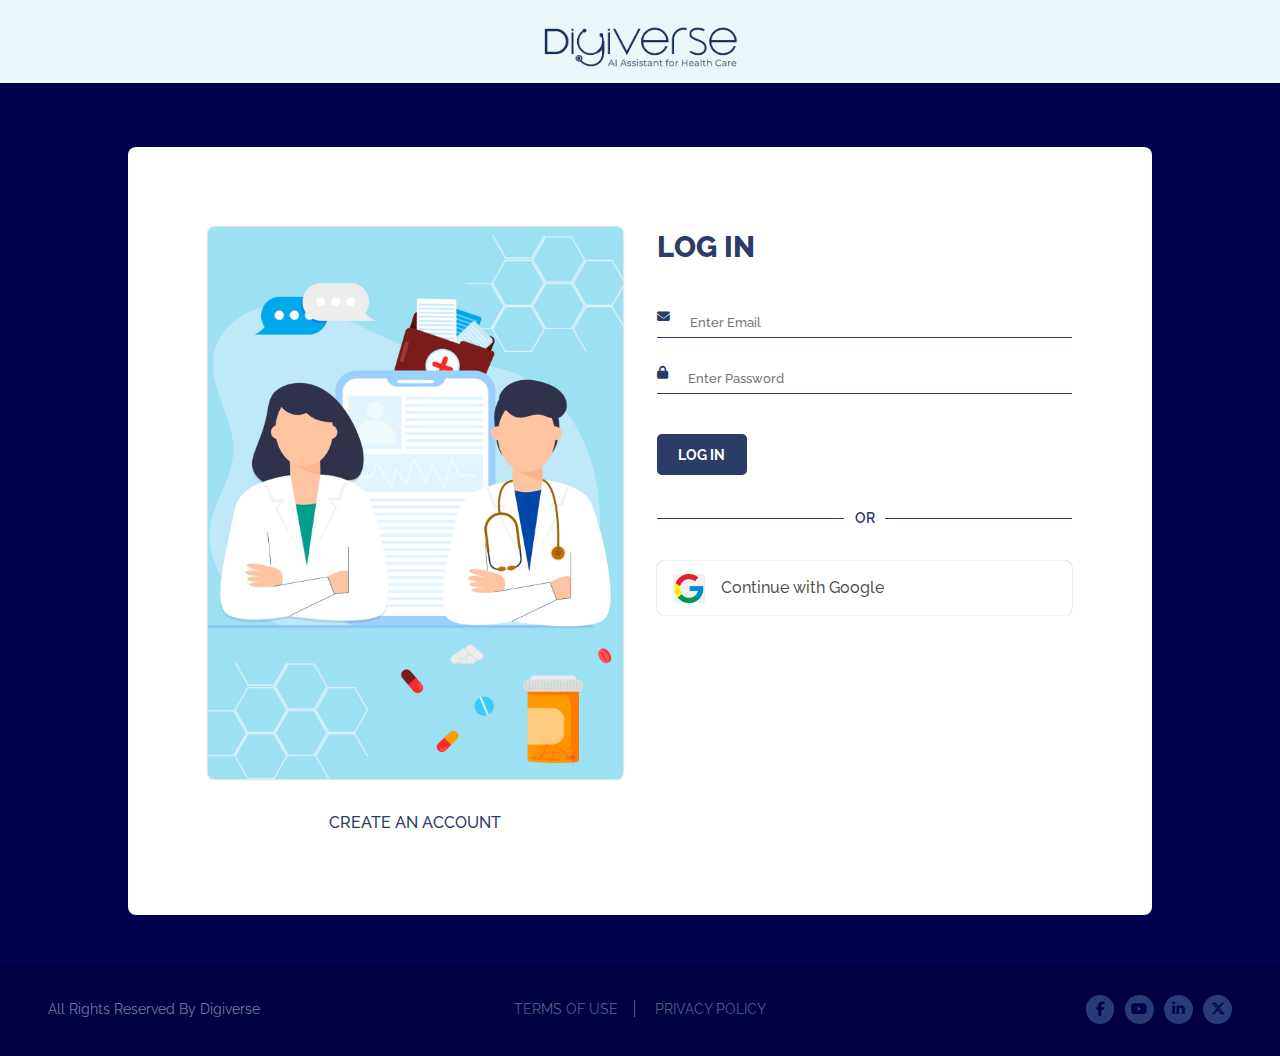
==== login.html @ 4271d128 "first commit" ====
<!DOCTYPE html>
<html lang="en">
<head>
    <meta charset="UTF-8">
    <meta name="viewport" content="width=device-width, initial-scale=1.0">
    <title>Digiverse</title>

    <!-------- Fontwesome CDN --------->
    <link rel="stylesheet" href="https://cdnjs.cloudflare.com/ajax/libs/font-awesome/6.4.2/css/all.min.css">

    <!------- Google Fonts -------->
    <link rel="preconnect" href="https://fonts.googleapis.com">
    <link rel="preconnect" href="https://fonts.gstatic.com" crossorigin>
    <link href="https://fonts.googleapis.com/css2?family=Raleway:wght@400;500;600;700;800;900&display=swap" rel="stylesheet">

    <!------------ Bootstrap css ------------>
    <link rel="stylesheet" href="https://cdn.jsdelivr.net/npm/bootstrap@5.3.2/dist/css/bootstrap.min.css">

    <!---------- custom css ------------>
    <link rel="stylesheet" href="./assets/css/style.css">
</head>
<body>

    <section class="header">
        <div class="header_main">
            <div class="header_logo">
                <a href="index.html"><img src="./assets/img/logo/DigiVerse-Logo.png" alt=""></a>
            </div>
        </div>
    </section>

    <section class="login">
        <div class="container">
            <div class="login_main">
                <div class="backToSignup">
                    <div class="auth_banner">
                        <img src="./assets/img/authBanner/loginbanner.jpg" alt="">
                        <div class="auth_btn_back">
                            <a href="signup.html">Create an account</a>
                        </div>
                    </div>
                </div>
                <div class="login_inner">
                    <h2 class="auth_title">Log in</h2>
                    <form action="#">
                        <div class="form_inner_div">
                            <label for="email"><i class="fa-solid fa-envelope"></i></label>
                            <input type="email" name="email" id="email" placeholder="Enter Email">
                        </div>                        
                        <div class="form_inner_div">
                            <label for="pass"><i class="fa-solid fa-lock"></i></label>
                            <input type="password" name="pass" id="pass" placeholder="Enter Password">
                        </div>
                        <button type="submit" class="auth_btn">Log in</button>
                        
                        <div class="or">
                            <div class="ordiv"></div>
                            <p class="or_text">OR</p>
                            <div class="ordiv"></div>
                        </div>
                        <button type="submit" class="google_btn">
                            <img src="./assets/img/logo/google2.png" alt="">
                            <p class="google_text">Continue with Google</p>
                        </button>
                    </form>
                </div>
            </div>
        </div>
    </section>


    <!----------- Footer section ----------------->
    <section class="footer">
        <div class="container">
            <div class="footer_main">
                <div class="copyrights">
                    <p class="copy_content">All Rights Reserved By Digiverse</p>
                </div>
                <div class="login_privacy">
                    <a href="terms.html">Terms of use</a>
                    <a href="privacy.html">Privacy policy</a>
                </div>
                <div class="login_social">
                    <div class="social">
                        <div class="social_inner">
                            <a href="#"><i class="fa-brands fa-facebook-f"></i></a>
                            <a href="#"><i class="fa-brands fa-youtube"></i></a>
                            <a href="#"><i class="fa-brands fa-linkedin-in"></i></a>
                            <a href="#"><i class="fa-brands fa-x-twitter"></i></a>
                        </div>
                    </div>
                </div>
            </div>
        </div>
    </section>
    
   <!----------- Bootstrap js --------------->
   <script src="https://cdn.jsdelivr.net/npm/bootstrap@5.3.2/dist/js/bootstrap.bundle.min.js"></script>

    <!--------- Jquery cdn by Google ----------->
    <script src="https://ajax.googleapis.com/ajax/libs/jquery/3.7.1/jquery.min.js"></script>

    <!------------ Custom js ------------->
    <script src="./assets/js/script.js"></script>
</body>
</html>
---- assets/css/style.css ----
/* Reset CSS */
*{
    margin: 0;
    box-sizing: border-box;
}
body{
    font-family: 'Raleway', sans-serif;
    background: rgb(1, 1, 79);
}
html{
    scroll-behavior: smooth;
}
img{
    max-width: 100%;
}

/*========== Global CSS Start ===========*/
.container{
    width: 100%;
    max-width: 1920px;
    padding: 0 3rem;
    margin: 0 auto;
    height: 100%;
}
/*========== Global CSS End ===========*/


/*======== Styling Started =============*/
/*==== Preeloder Start =====*/
.onLoad{
    position: fixed;
    top: 0;
    left: 0;
    width: 100%;
    height: 100%;
    background: radial-gradient( #4444a7, #2a2a9f, #0a0a6d ,#000044, #00002e);
    z-index: 999999999999999;
    display: flex;
    justify-content: center;
    align-items: center;
    transition: all .5s;
}
@keyframes onloadbg {
    0%{
        background-size: 100%;
    }
    20%{
        background-size: 150%;
    }
    40%{
        background-size: 200%;
    }
    60%{
        background-size: 300%;
    }
    80%{
        background-size: 200%;
    }
    100%{
        background-size: 100%;
    }
}
.onLoadNone{
    display: none !important;
}
.onLoad_body .logo{
    max-width: 25rem;
    width: 80%;
    margin-left: auto;
    margin-right: auto;
    animation: preload 2s infinite;
    background: #ffffff;
    border-radius: .5rem;
}
.onLoad_disable .logo{
    animation: preload none !important;
}
@keyframes preload {
    0%{
        transform: rotate(0);
    }
    100%{
        transform: rotateY(360deg);
    }
}
.onLoad_body .icon{
    text-align: center;
    cursor: pointer;
    position: relative;
    display: none;
    /* transform: translateX(-2000%); */
}
.onLoad_body .icon.ok_bdb{
    display: block !important;
    position: absolute;
    bottom: 32vh;
    left: 50%;
    transform: translate(-50%);
}
.onLoad_body .icon .dot{
    cursor: pointer;
    transition-duration: 1s;
    border: 1px solid #ffffff;
    width: 1.4rem;
    height: 3rem;
    margin-top: 5rem;
    position: absolute;
    top: 50%;
    left: 50%;
    transform: translate(-50%, -50%);
    border-radius: 1rem;
}
.onLoad_body .icon .dot::before{
    content: '';
    position: absolute;
    background: #ffffff;
    width: .4rem;
    height: 0.4rem;
    border-radius: 50%;
    top: .4rem;
    left: 50%;
    transform: translate(-50%, 0);
    animation: scrolldown 2s infinite;
}
@keyframes scrolldown {
    0%{
        opacity: 0;
        transform: translate(-50%, 0);
    }
    20%{
        opacity: 1;
    }
    100%{
        opacity: 0;
        transform: translate(-50%, 2rem);
    }
}
/* .ok_bdb{
    transform: translateX(0) !important;
} */

/*==== Preeloder End =====*/

/*==== Body Start =====*/
.body{
    width: 100%;
    height: 100vh;
    display: flex;
    justify-content: center;
    align-items: center;
}
.container .body_main{
    position: relative;
}
.header{
    position: sticky;
    top: 0;
}
.header_logo{
    width: 15rem;
    margin-left: auto;
    margin-right: auto;
}
.body_main .header_logo{
    background: #ebf7fb;
    width: 100%;
    position: fixed;
    top: 0;
    left: 0;
    text-align: center;
}
.body_main .header_logo .home_page_logo img{
    max-width: 15rem;
    margin: auto;
}
.header_logo a img{
    max-width: 100%;
}

.slider_main .slider_box{
    text-align: center;
    position: absolute;
    transform: translate(0) scale(0);
    transition: transform 1s;
}
.slider_box.current{
    transform: translate(0) scale(1);
    transition: transform 1s;
}
.content .slider_main{
    width: 100%;
    max-width: 50rem;
    margin-top: 25vh;
    margin-left: auto;
    margin-right: auto;
    position: relative;
}
.slider_box .slider_title{
    font-size: 2.4rem;
    font-weight: 900;
    color: #ffffff;
    line-height: 110%;
    margin-bottom: 0.4rem;
}
.slider_box .slider_text{
    font-size: 1.3rem;
    font-weight: 500;
    color: #ffffff;
    line-height: 120%;
}
.body_main .btns{
    width: 100%;
    position: fixed;
    bottom: 35%;
    left: 0;
    text-align: center;
}
.body_main .btns a{
    text-decoration: none;
    text-transform: uppercase;
    font-size: 1rem;
    font-weight: 700;
    color: rgb(1, 1, 79);
    background: #ffffff;
    padding: .6rem 2rem;
    border-radius: .4rem;
    margin: 0 .8rem;
    transition: all .3s;
}
.body_main .btns a:hover{
    background: #4875fb;
}

.body_main .terms a:last-child{
    border-color: transparent !important;
}
.body_main .terms{
    width: fit-content;
    position: fixed;
    bottom: 12%;
    left: 50%;
    transform: translate(-50%);
}
.social .social_inner a{
    margin-left: 0.4rem;
}
.social .social_inner a i{
    font-size: .9rem;
    color: rgb(1, 1, 79);
    background: #273c75;
    width: 1.8rem;
    height: 1.8rem;
    line-height: 1.8rem;
    text-align: center;
    border-radius: 50%;
    transition: .3s;
}
.social .social_inner a .fa-facebook-f:hover{
    color: #ffffff;
    background: #316FF6;
}
.social .social_inner a .fa-youtube:hover{
    color: #ffffff;
    background: #CD201F;
}
.social .social_inner a .fa-linkedin-in:hover{
    color: #ffffff;
    background: #0077b5;
}
.social .social_inner a .fa-x-twitter:hover{
    background: #f6f6f7;
    color: #000000;
}
.footer_main.home_page_footer{
    position: fixed !important;
    width: 100%;
    height: fit-content;
    bottom: 0;
    left: 0;
    padding: 2rem;
    background: rgb(1, 1, 65);
}
/*==== Body End =====*/

/*========= Login start ============*/
.header_main{
    position: sticky;
    width: 100%;
    top: 0;
    left: 0;
    background: #ebf7fb;
    box-shadow: 0 0 2px 0 rgba(0, 0, 0, .2);
}
.login_main{
    width: 100%;
    max-width: 1024px;
    background: #ffffff;
    box-shadow: 0 0 2px 0 rgba(0, 0, 0, .5);
    margin-left: auto;
    margin-right: auto;
    margin-top: 4rem;
    padding: 5rem;
    border-radius: .5rem;
    display: flex;
    justify-content: space-between;
    align-items: flex-start;
    column-gap: 4%;
}
.login_main .backToSignup{
    width: 48%;
    text-align: left;
}
.auth_banner{
    text-align: center;
}
.auth_banner img{
    box-shadow: 0 0 2px 0 rgba(0, 0, 0, .4);
    border-radius: .4rem;
}
.login_main .login_inner{
    width: 48%;
    text-align: left;
}
.login_main .login_inner .auth_title{
    font-size: 1.8rem;
    font-weight: 800;
    line-height: 2.5rem;
    color: #2b3d66;
    margin-bottom: 2rem;
    text-transform: uppercase;
}
.login_inner form .form_inner_div{
    width: 100%;
    display: flex;
    justify-content: flex-start;
    align-items: center;
    column-gap: .5rem;
    margin-bottom: 1rem;
    border-bottom: 1px solid #2b3d66;
    padding-bottom: 1px;
}
.login_inner form .form_inner_div i{
    display: block;
    font-size: .8rem;
    color: #2b3d66;
}
.login_inner form .form_inner_div input::placeholder{
    font-size: .8rem;
    font-weight: 500;
}
.login_inner form .form_inner_div input{
    display: block;
    width: 100%;
    padding: .6rem .6rem 0 .6rem;
    border-color: transparent;
    outline-color: transparent;
}
.login_inner form .form_inner_div input:focus{
    outline: none;
}

.login_inner form .auth_btn{
    font-size: .9rem;
    font-weight: 700;
    color: #ffffff;
    background: #2b3d66;
    padding: .5rem 1.2rem;
    border-radius: .3rem;
    border-color: transparent;
    outline-color: transparent;
    text-transform: uppercase;
    transition: .3s;
    margin-top: 1.5rem;
}
.login_inner form .auth_btn:hover{
    background: #000000;
}
.auth_btn_back{
    width: 100%;
    margin-top: 2rem;
    text-align: center;
}
.auth_btn_back a{
    font-size: 1rem;
    font-weight: 500;
    color: #2b3d66;
    text-decoration: none;
    text-transform: uppercase;
    transition: .3s;
}
.auth_btn_back a:hover{
    color: #000000;
    text-decoration: underline;
}
.login_main.signup{
    flex-direction: row-reverse;
}

/*============= Footer section ===========*/
.footer{
    background: rgb(1, 1, 65);
    margin-top: 3rem;
}
.footer_main{
    padding: 2rem 0;
    display: flex;
    justify-content: space-between;
    align-items: center !important;
    column-gap: 2%;
}
.footer_main .copyrights{
    width: 32%;
    text-align: left;
}
.footer_main .copyrights p{
    font-size: .9rem;
    color: #707da0;
    font-weight: 400;
    margin-bottom: 0 !important;
}
.footer_main .login_social{
    width: 32%;
    text-align: right;
}
.footer_main .login_privacy{
    width: 32%;
    text-align: center;
}
.footer_main .login_privacy a{
    font-size: .9rem;
    font-weight: 400;
    color: #516186;
    text-decoration: none;
    padding: 0 1rem;
    border-right: 1px solid #4b5a7c;
    text-transform: uppercase;
    transition: .3s;
}
.footer_main .login_privacy a:hover{
    color: #9595c7;
}
.footer_main .login_privacy a:last-child{
    border: unset;
}
.login_inner form .or{
    width: 100%;
    display: flex;
    justify-content: space-between;
    align-items: center;
    margin: 2rem auto;
}
.login_inner form .or .ordiv{
    width: 45%;
    height: .05rem;
    background: #2b3d66;
}
.login_inner form .or .or_text{
    margin-bottom: 0;
    font-size: .9rem;
    font-weight: 600;
    color: #2b3d66;
}
.login_inner form .google_btn{
    width: 100%;
    display: flex;
    justify-content: flex-start;
    align-items: center;
    column-gap: 1rem;
    padding: .8rem 1rem;
    border-radius: .4rem;
    background: #ffffff;
    box-shadow: 0 0 1px 0 rgba(0, 0, 0, .5);
    outline-color: transparent !important;
    border: none !important;
    transition: .3s;
}
.login_inner form .google_btn:hover{
    background: rgba(0, 0, 0, .1);
}
.login_inner form .google_btn img{
    width: 2rem;
}
.login_inner form .google_btn p{
    margin-bottom: 0;
    font-size: 1rem;
    font-weight: 500;
    color: rgba(0, 0, 0, .7);
}
/*========= Login end ============*/

/*=========== Privacy Start =========*/
.privacy_content{
    width: 100%;
    max-width: 992px;
    background: #ffffff;
    margin-top: 4rem;
    margin-left: auto;
    margin-right: auto;
    box-shadow: 0 0 2px 0 rgba(0, 0, 0, .5);
    padding: 1.5rem;
    border-radius: .5rem;
}
.privacy_content .privacy_title{
    font-size: 3rem;
    font-weight: 700;
    line-height: 5rem;
    padding-bottom: 2rem;
    border-bottom: 2px solid #2b3d66;
    color: #2b3d66;
    text-align: center;
}
.privacy_top .privacy_data_bold{
    font-size: 1.1rem;
    font-weight: 700;
    color: #2b3d66;
    line-height: 1.5rem;
    padding-bottom: 1rem;
}
.privacy_top .pSubTitle{
    font-size: 1.5rem;
    font-weight: 700;
    color: #2b3d66;
    line-height: 2.2rem;
    margin-bottom: 0;
}
.privacy_top .privacy_data_color{
    font-size: 1rem;
    font-weight: 500;
    color: #ffffff;
    line-height: 1.6rem;
    padding: 1rem;
    background: #2b3d66;
    border-radius: .3rem;
    margin-bottom: 1.5rem;
}
.privacy_top .privacy_data{
    font-size: .9rem;
    font-weight: 500;
    color: #2b3d66;
    line-height: 1.4rem;
    margin-bottom: 2rem;
    padding-left: 1rem;
}
.privacy_top ul li{
    font-size: .9rem;
    font-weight: 500;
    color: #2b3d66;
    line-height: 1.4rem;
    margin-bottom: 0.8rem;
}
.privacy_top ul{
    margin-bottom: 2rem;
}
/*=========== Privacy End =========*/


/*========== Start Responsive ===========*/

/*------- max-width: 1400px  --------*/

/*------- max-width: 1024px  --------*/
@media (max-width: 1024px) {
    .social .social_inner a i{
        font-size: .8rem !important;
        width: 1.7rem !important;
        height: 1.7rem !important;
        line-height: 1.7rem !important;
    }
}

/*------- max-width: 992px  --------*/
@media (max-width: 992px) {
    /* PreLoder */
    .onLoad .onLoad_body .logo{
        width: 20rem;
    }
    .header_logo{
        width: 14rem !important;
    }

    /*----- Login page ----*/

    .login_main{
        flex-direction: column-reverse !important;
        padding: 4rem 5rem !important;
        width: 100%;
        max-width: 800px;
        margin-left: auto;
        margin-right: auto;
    }
    .login_main .backToSignup{
        width: 100% !important;
        text-align: center;
    }
    .login_main .login_inner{
        width: 100% !important;
        text-align: center;
        margin-bottom: 3rem;
    }
    
}

/*----------- max-width: 768px -------------*/
@media (max-width: 768px) {
    /* PreLoder */
    .onLoad .onLoad_body .logo{
        width: 18rem;
    }
    .header_logo{
        width: 13rem !important;
    }

    /* Auth Pages */
    
    .login_inner form .form_inner_div, .or, .google_btn{
        max-width: 30rem;
        margin-left: auto;
        margin-right: auto;
        margin-bottom: 1rem;
    }
    .footer_main .login_social{
        text-align: center !important;
        margin-top: 1.5rem;
    }
    .privacy_content .privacy_title{
        font-size: 2.7rem !important;
        line-height: 4.2rem;
    }
    .privacy_content{
        margin-top: 3.5rem !important;
    }
    .login_main{
        padding: 3.5rem !important;
        margin-top: 3.5rem !important;
    }
}

/*----------- max-width: 576px -------------*/
@media (max-width: 576px) {
    /* PreLoder */
    .onLoad .onLoad_body .logo{
        width: 16rem;
    }
    .onLoad_body .icon i{
        font-size: 1.3rem !important;
    }

    /*------ Body --------*/
    .slider_box .slider_title{
        font-size: 2rem !important;
    }
    .slider_box .slider_text{
        font-size: 1.1rem !important;
    }
    .body_main .social {
        right: 2rem !important;
    }
    .body_main .terms a{
        font-size: .8rem !important;
        padding: 0 .4rem !important;
    }
    .body_main .btns a{
        font-size: 1rem !important;
    }
    .container{
        padding: 0 1rem !important;
    }
    .body_main .header_logo{
        width: 13rem !important;
    }
    .login_main{
        padding: 2rem 1rem !important;
        margin-top: 3rem !important;
    }
    .login_main .login_inner .auth_title{
        font-size: 1.5rem !important;
        line-height: 2.2rem;
    }
    .login_inner form .auth_btn{
        font-size: .8rem !important;
    }
    .login_inner form .form_inner_div input::placeholder{
        font-size: .7rem !important;
    }
    /* Privacy */
    .privacy_content .privacy_title{
        font-size: 2.4rem !important;
        line-height: 3.5rem;
    }
    .privacy_top .privacy_data_bold{
        font-size: 1rem !important;
    }
    .privacy_top .pSubTitle{
        font-size: 1.3rem !important;
    }
    .privacy_top .privacy_data_color{
        font-size: .9rem !important;
    }
    .privacy_content{
        padding: 0.5rem !important;
        margin-top: 3rem !important;
    }
    .footer_main{
        padding: 1rem 0 2rem 0;
    }
}

/*----------- max-width: 420px -------------*/
@media (max-width: 420px) {
    /* PreLoder */
    .onLoad .onLoad_body .logo{
        width: 14rem;
    }
    .onLoad_body .icon i{
        font-size: 1rem !important;
    }

    /*------- Body ------*/
    .body_main .terms{
        left: 40% !important;
        transform: translate(-40%) !important;
    }
    .social .social_inner a i{
        width: 1.6rem !important;
        height: 1.6rem !important;
        line-height: 1.6rem !important;
    }
    .body_main .social {
        right: 1rem !important;
    }
    .body_main .btns a {
        display: block;
        margin-bottom: .6rem;
        width: 100%;
        margin-left: auto !important;
        margin-right: auto !important;
    }
    .body_main .btns{
        width: 100% !important;
        text-align: center !important;
        padding: 0 1rem;
        bottom: 30% !important;
    }
    .body_main .header_logo{
        width: 10rem !important;
    }
}

/*----------- max-width: 369px -------------*/

@media (max-width: 369px) {
    /* PreLoder*/
    .onLoad .onLoad_body .logo{
        width: 12rem;
    }
    .onLoad_body .icon i{
        font-size: 1rem !important;
    }
    .body_main .btns a{
        font-size: .9rem !important;
    }
}


/* This is Height Controling */
@media (max-height: 550px) {
    .body_main .btns{
        bottom: 30% !important;
    }
}
@media (max-height: 450px) {
    .body_main .btns{
        bottom: 25% !important;
    }
}
/* @media (min-height: 850px) {
    .login{
        height: 100vh;
    }
} */
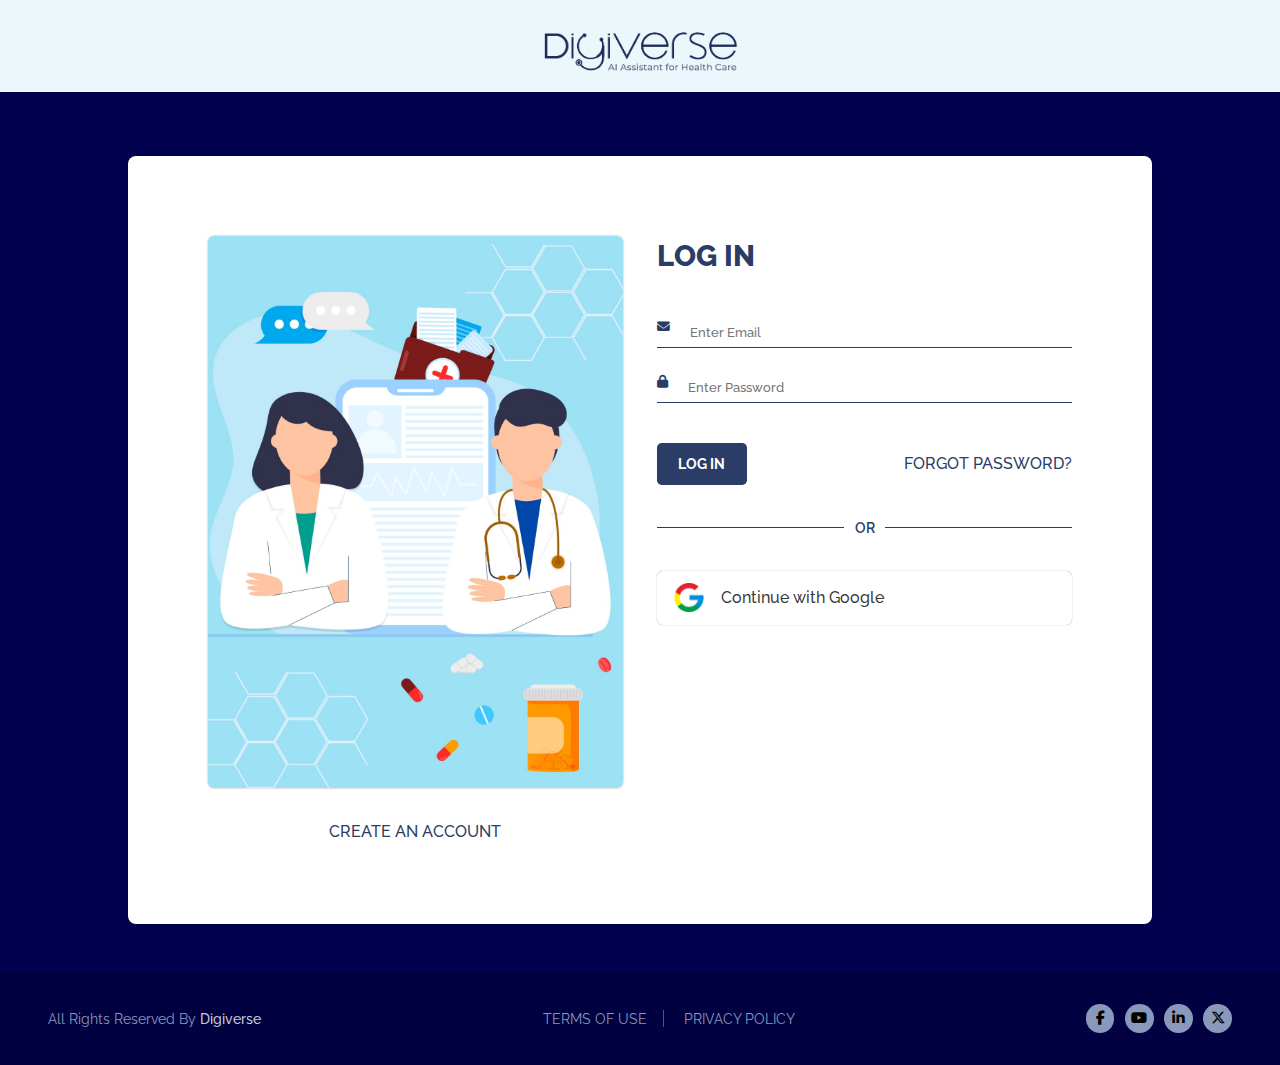
==== commit 8d091091: "Responsive with whitebg logo" ====
--- a/login.html
+++ b/login.html
@@ -51,7 +51,10 @@
                             <label for="pass"><i class="fa-solid fa-lock"></i></label>
                             <input type="password" name="pass" id="pass" placeholder="Enter Password">
                         </div>
-                        <button type="submit" class="auth_btn">Log in</button>
+                        <div class="auth_btns">
+                            <button type="submit" class="auth_btn">Log in</button>
+                            <a class="remember" href="#">Forgot password?</a>
+                        </div>
                         
                         <div class="or">
                             <div class="ordiv"></div>
@@ -59,7 +62,7 @@
                             <div class="ordiv"></div>
                         </div>
                         <button type="submit" class="google_btn">
-                            <img src="./assets/img/logo/google2.png" alt="">
+                            <img src="./assets/img/logo/google2-removebg-preview.png" alt="">
                             <p class="google_text">Continue with Google</p>
                         </button>
                     </form>
@@ -74,7 +77,7 @@
         <div class="container">
             <div class="footer_main">
                 <div class="copyrights">
-                    <p class="copy_content">All Rights Reserved By Digiverse</p>
+                    <p class="copy_content">All Rights Reserved By <a href="index.html">Digiverse</a></p>
                 </div>
                 <div class="login_privacy">
                     <a href="terms.html">Terms of use</a>
--- a/assets/css/style.css
+++ b/assets/css/style.css
@@ -168,6 +168,7 @@
     top: 0;
     left: 0;
     text-align: center;
+    padding: 0.3rem 0;
 }
 .body_main .header_logo .home_page_logo img{
     max-width: 15rem;
@@ -246,8 +247,8 @@
 }
 .social .social_inner a i{
     font-size: .9rem;
-    color: rgb(1, 1, 79);
-    background: #273c75;
+    color: #000000;
+    background: #8a99bb;
     width: 1.8rem;
     height: 1.8rem;
     line-height: 1.8rem;
@@ -290,6 +291,7 @@
     left: 0;
     background: #ebf7fb;
     box-shadow: 0 0 2px 0 rgba(0, 0, 0, .2);
+    padding: 0.3rem 0;
 }
 .login_main{
     width: 100%;
@@ -395,6 +397,25 @@
 .login_main.signup{
     flex-direction: row-reverse;
 }
+.auth_btns{
+    display: flex;
+    justify-content: space-between;
+    align-items: center;
+    column-gap: 1rem;
+}
+.auth_btns .remember{
+    margin-top: 1.5rem;
+    text-decoration: none;
+    font-size: 1rem;
+    font-weight: 500;
+    color: #2b3d66;
+    text-decoration: none;
+    text-transform: uppercase;
+    transition: .3s;
+}
+.auth_btns .remember:hover{
+    color: #000000;
+}
 
 /*============= Footer section ===========*/
 .footer{
@@ -405,31 +426,42 @@
     padding: 2rem 0;
     display: flex;
     justify-content: space-between;
-    align-items: center !important;
+    align-items: center;
     column-gap: 2%;
 }
 .footer_main .copyrights{
-    width: 32%;
     text-align: left;
+    width: 31%;
 }
 .footer_main .copyrights p{
     font-size: .9rem;
-    color: #707da0;
+    color: #8a99bb;
     font-weight: 400;
     margin-bottom: 0 !important;
 }
+.footer_main .copyrights p a{
+    font-size: .9rem;
+    color: #c7ccd9;
+    font-weight: 500;
+    margin-bottom: 0 !important;
+    text-decoration: none;
+    transition: .3s;
+}
+.footer_main .copyrights p a:hover{
+    color: #8a99bb;
+}
 .footer_main .login_social{
-    width: 32%;
     text-align: right;
+    width: 26%;
 }
 .footer_main .login_privacy{
-    width: 32%;
     text-align: center;
+    width: 41%;
 }
 .footer_main .login_privacy a{
     font-size: .9rem;
     font-weight: 400;
-    color: #516186;
+    color: #8a99bb;
     text-decoration: none;
     padding: 0 1rem;
     border-right: 1px solid #4b5a7c;
@@ -437,7 +469,7 @@
     transition: .3s;
 }
 .footer_main .login_privacy a:hover{
-    color: #9595c7;
+    color: #c9c9dd;
 }
 .footer_main .login_privacy a:last-child{
     border: unset;
@@ -484,7 +516,7 @@
     margin-bottom: 0;
     font-size: 1rem;
     font-weight: 500;
-    color: rgba(0, 0, 0, .7);
+    color: rgba(0, 0, 0, .8);
 }
 /*========= Login end ============*/
 
@@ -597,7 +629,36 @@
         text-align: center;
         margin-bottom: 3rem;
     }
-    
+    .body_main .header_logo{
+        width: 100% !important;
+        text-align: center;
+    }
+    .body_main .header_logo .home_page_logo img{
+        width: 14rem !important;
+    }
+
+}
+
+/*----------- Max-width 810px ------------*/
+@media (max-width: 810px) {
+    .footer_main{
+        flex-direction: column-reverse;
+        row-gap: 1.5rem;
+    }
+    .footer_main .login_social{
+        text-align: center !important;
+        width: 100% !important;
+    }
+    .footer_main .login_privacy{
+        width: 100% !important;
+    }
+    .footer_main .copyrights{
+        text-align: center !important;
+        width: 100% !important;
+    }
+    .footer_main.home_page_footer{
+        padding: 1rem !important;
+    }
 }
 
 /*----------- max-width: 768px -------------*/
@@ -633,6 +694,9 @@
         padding: 3.5rem !important;
         margin-top: 3.5rem !important;
     }
+    .body_main .header_logo .home_page_logo img{
+        width: 13rem !important;
+    }
 }
 
 /*----------- max-width: 576px -------------*/
@@ -703,6 +767,9 @@
     .footer_main{
         padding: 1rem 0 2rem 0;
     }
+    .body_main .header_logo{
+        width: 100% !important;
+    }
 }
 
 /*----------- max-width: 420px -------------*/
@@ -719,11 +786,6 @@
     .body_main .terms{
         left: 40% !important;
         transform: translate(-40%) !important;
-    }
-    .social .social_inner a i{
-        width: 1.6rem !important;
-        height: 1.6rem !important;
-        line-height: 1.6rem !important;
     }
     .body_main .social {
         right: 1rem !important;
@@ -742,7 +804,7 @@
         bottom: 30% !important;
     }
     .body_main .header_logo{
-        width: 10rem !important;
+        width: 100% !important;
     }
 }
 
@@ -759,7 +821,13 @@
     .body_main .btns a{
         font-size: .9rem !important;
     }
-}
+    .auth_btns{
+        flex-direction: column;
+        row-gap: .8rem;
+        text-align: center;
+    }
+}
+
 
 
 /* This is Height Controling */
@@ -773,8 +841,4 @@
         bottom: 25% !important;
     }
 }
-/* @media (min-height: 850px) {
-    .login{
-        height: 100vh;
-    }
-} */
+
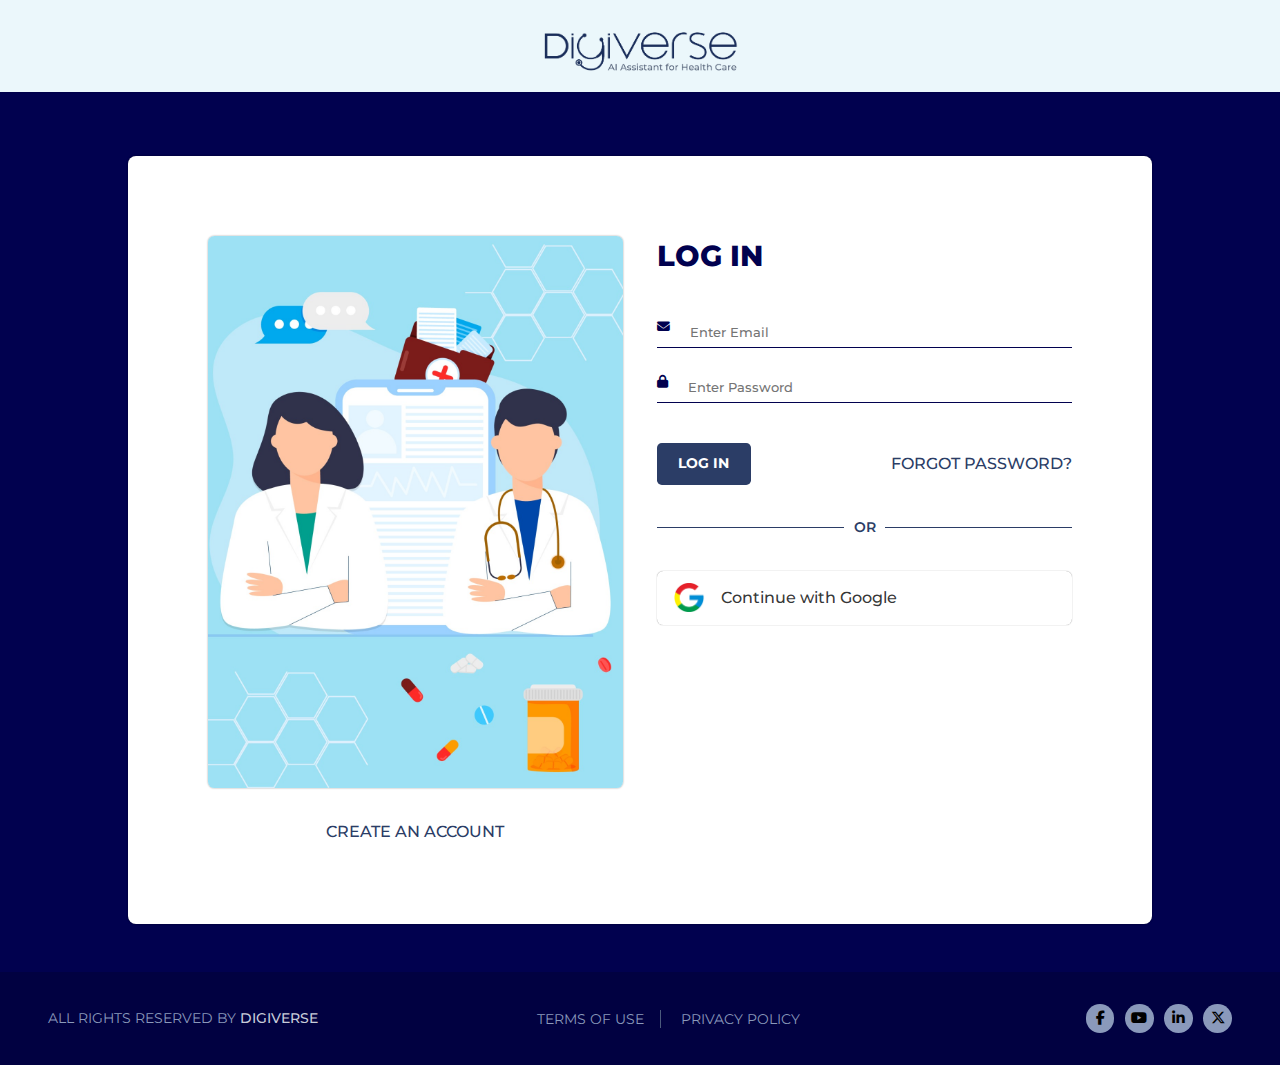
==== commit 3863b3ef: "font familly chenged" ====
--- a/login.html
+++ b/login.html
@@ -11,7 +11,7 @@
     <!------- Google Fonts -------->
     <link rel="preconnect" href="https://fonts.googleapis.com">
     <link rel="preconnect" href="https://fonts.gstatic.com" crossorigin>
-    <link href="https://fonts.googleapis.com/css2?family=Raleway:wght@400;500;600;700;800;900&display=swap" rel="stylesheet">
+    <link href="https://fonts.googleapis.com/css2?family=Montserrat:wght@300;400;500;600;700;800;900&display=swap" rel="stylesheet">
 
     <!------------ Bootstrap css ------------>
     <link rel="stylesheet" href="https://cdn.jsdelivr.net/npm/bootstrap@5.3.2/dist/css/bootstrap.min.css">
--- a/assets/css/style.css
+++ b/assets/css/style.css
@@ -4,7 +4,7 @@
     box-sizing: border-box;
 }
 body{
-    font-family: 'Raleway', sans-serif;
+    font-family: 'Montserrat', sans-serif;
     background: rgb(1, 1, 79);
 }
 html{
@@ -229,7 +229,10 @@
     transition: all .3s;
 }
 .body_main .btns a:hover{
-    background: #4875fb;
+    /* background: #4875fb; */
+    background: rgb(1, 1, 79);
+    color: #ffffff;
+    border: 1px solid #ffffff;
 }
 
 .body_main .terms a:last-child{
@@ -327,7 +330,7 @@
     font-size: 1.8rem;
     font-weight: 800;
     line-height: 2.5rem;
-    color: #2b3d66;
+    color: rgb(1, 1, 79);
     margin-bottom: 2rem;
     text-transform: uppercase;
 }
@@ -338,13 +341,13 @@
     align-items: center;
     column-gap: .5rem;
     margin-bottom: 1rem;
-    border-bottom: 1px solid #2b3d66;
+    border-bottom: 1px solid rgb(1, 1, 79);
     padding-bottom: 1px;
 }
 .login_inner form .form_inner_div i{
     display: block;
     font-size: .8rem;
-    color: #2b3d66;
+    color: rgb(1, 1, 79);
 }
 .login_inner form .form_inner_div input::placeholder{
     font-size: .8rem;
@@ -415,6 +418,7 @@
 }
 .auth_btns .remember:hover{
     color: #000000;
+    text-decoration: underline;
 }
 
 /*============= Footer section ===========*/
@@ -438,6 +442,7 @@
     color: #8a99bb;
     font-weight: 400;
     margin-bottom: 0 !important;
+    text-transform: uppercase;
 }
 .footer_main .copyrights p a{
     font-size: .9rem;
@@ -540,6 +545,7 @@
     border-bottom: 2px solid #2b3d66;
     color: #2b3d66;
     text-align: center;
+    text-transform: uppercase;
 }
 .privacy_top .privacy_data_bold{
     font-size: 1.1rem;
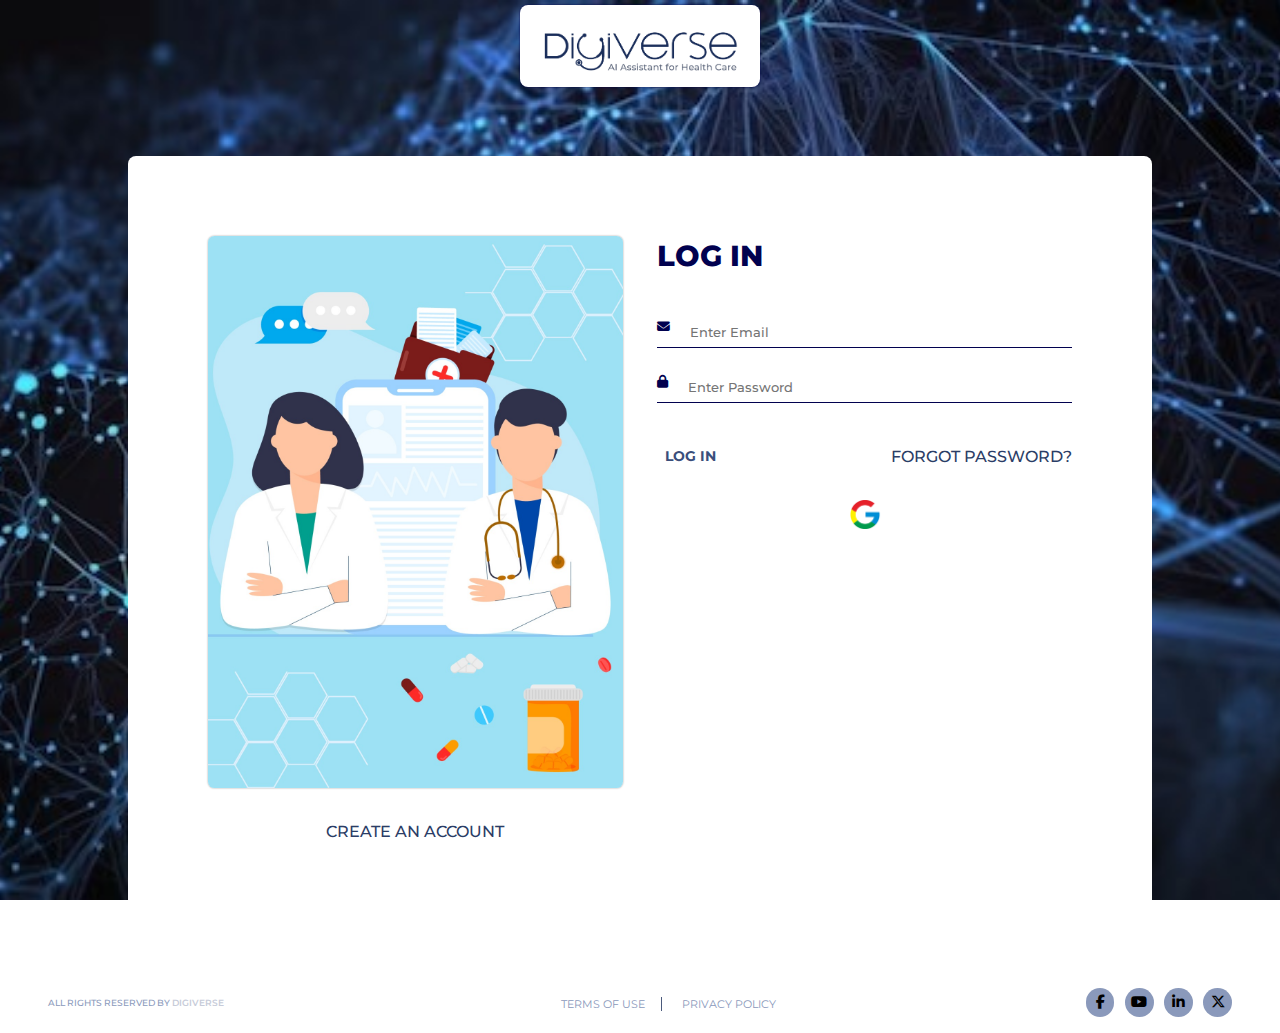
==== commit 4aa623d6: "bg img set" ====
--- a/login.html
+++ b/login.html
@@ -63,7 +63,6 @@
                         </div>
                         <button type="submit" class="google_btn">
                             <img src="./assets/img/logo/google2-removebg-preview.png" alt="">
-                            <p class="google_text">Continue with Google</p>
                         </button>
                     </form>
                 </div>
--- a/assets/css/style.css
+++ b/assets/css/style.css
@@ -5,7 +5,12 @@
 }
 body{
     font-family: 'Montserrat', sans-serif;
-    background: rgb(1, 1, 79);
+    /* background: rgb(1, 1, 79); */
+    background-image: url('../img/background/bg1.jpg');
+    background-position: center;
+    background-size: cover;
+    background-repeat: no-repeat;
+    background-attachment: fixed;
 }
 html{
     scroll-behavior: smooth;
@@ -33,67 +38,50 @@
     left: 0;
     width: 100%;
     height: 100%;
-    background: radial-gradient( #4444a7, #2a2a9f, #0a0a6d ,#000044, #00002e);
+    /* background:#0101a8; */
+    background: url('../img/background/bg1.jpg') no-repeat center center;
+    background-size: cover;
     z-index: 999999999999999;
     display: flex;
     justify-content: center;
     align-items: center;
     transition: all .5s;
 }
-@keyframes onloadbg {
-    0%{
-        background-size: 100%;
-    }
-    20%{
-        background-size: 150%;
-    }
-    40%{
-        background-size: 200%;
-    }
-    60%{
-        background-size: 300%;
-    }
-    80%{
-        background-size: 200%;
-    }
-    100%{
-        background-size: 100%;
-    }
-}
+
 .onLoadNone{
     display: none !important;
 }
 .onLoad_body .logo{
-    max-width: 25rem;
+    max-width: 15rem;
     width: 80%;
     margin-left: auto;
     margin-right: auto;
-    animation: preload 2s infinite;
+    -webkit-animation: preload 6s infinite;
+    animation: preload 6s infinite;
+    animation-timing-function: ease-in-out;
+    -webkit-animation-timing-function: ease-in-out;
     background: #ffffff;
-    border-radius: .5rem;
-}
-.onLoad_disable .logo{
-    animation: preload none !important;
+    border-radius: 10rem;
+    transition: all 6s;
 }
 @keyframes preload {
     0%{
-        transform: rotate(0);
+        opacity: 0;
+    }
+    75%{
+       opacity: 1;
     }
     100%{
-        transform: rotateY(360deg);
-    }
-}
+       opacity: 0;
+    }
+}
+
 .onLoad_body .icon{
     text-align: center;
     cursor: pointer;
-    position: relative;
-    display: none;
-    /* transform: translateX(-2000%); */
-}
-.onLoad_body .icon.ok_bdb{
     display: block !important;
     position: absolute;
-    bottom: 32vh;
+    bottom: 25vh;
     left: 50%;
     transform: translate(-50%);
 }
@@ -109,6 +97,8 @@
     left: 50%;
     transform: translate(-50%, -50%);
     border-radius: 1rem;
+    background: rgb(1, 1, 79);
+    transition: .3s;
 }
 .onLoad_body .icon .dot::before{
     content: '';
@@ -160,19 +150,25 @@
     width: 15rem;
     margin-left: auto;
     margin-right: auto;
+    background: #ffffff;
+    border-radius: .5rem;
+    box-shadow: 0 0 2px 0 rgb(1, 1, 79);
 }
 .body_main .header_logo{
-    background: #ebf7fb;
+    /* background: #ebf7fb; */
     width: 100%;
     position: fixed;
     top: 0;
     left: 0;
     text-align: center;
     padding: 0.3rem 0;
+    background: transparent;
 }
 .body_main .header_logo .home_page_logo img{
     max-width: 15rem;
     margin: auto;
+    background: #ffffff;
+    border-radius: .5rem;
 }
 .header_logo a img{
     max-width: 100%;
@@ -205,34 +201,32 @@
 }
 .slider_box .slider_text{
     font-size: 1.3rem;
-    font-weight: 500;
+    font-weight: 400;
     color: #ffffff;
     line-height: 120%;
+    margin-top: .6rem;
 }
 .body_main .btns{
-    width: 100%;
+    text-align: center;
     position: fixed;
-    bottom: 35%;
-    left: 0;
-    text-align: center;
+    bottom: 32vh;
+    left: 50%;
+    transform: translate(-50%);
 }
 .body_main .btns a{
     text-decoration: none;
     text-transform: uppercase;
     font-size: 1rem;
     font-weight: 700;
-    color: rgb(1, 1, 79);
-    background: #ffffff;
-    padding: .6rem 2rem;
-    border-radius: .4rem;
+    color: #ffffff;
+    /* background: #ffffff; */
     margin: 0 .8rem;
-    transition: all .3s;
+    transition: .3s;
 }
 .body_main .btns a:hover{
     /* background: #4875fb; */
-    background: rgb(1, 1, 79);
-    color: #ffffff;
-    border: 1px solid #ffffff;
+    /* background: rgb(1, 1, 79); */
+    color: #acb0ba;
 }
 
 .body_main .terms a:last-child{
@@ -282,7 +276,7 @@
     bottom: 0;
     left: 0;
     padding: 2rem;
-    background: rgb(1, 1, 65);
+    /* background: rgb(1, 1, 65); */
 }
 /*==== Body End =====*/
 
@@ -292,15 +286,15 @@
     width: 100%;
     top: 0;
     left: 0;
-    background: #ebf7fb;
-    box-shadow: 0 0 2px 0 rgba(0, 0, 0, .2);
+    /* background: #ebf7fb; */
+    /* box-shadow: 0 0 2px 0 rgba(0, 0, 0, .2); */
     padding: 0.3rem 0;
 }
 .login_main{
     width: 100%;
     max-width: 1024px;
     background: #ffffff;
-    box-shadow: 0 0 2px 0 rgba(0, 0, 0, .5);
+    /* box-shadow: 0 0 2px 0 rgba(0, 0, 0, .5); */
     margin-left: auto;
     margin-right: auto;
     margin-top: 4rem;
@@ -365,20 +359,21 @@
 }
 
 .login_inner form .auth_btn{
+    width: fit-content;
     font-size: .9rem;
     font-weight: 700;
-    color: #ffffff;
-    background: #2b3d66;
-    padding: .5rem 1.2rem;
-    border-radius: .3rem;
+    color: #3a4e7b;
     border-color: transparent;
     outline-color: transparent;
     text-transform: uppercase;
     transition: .3s;
     margin-top: 1.5rem;
+    background: transparent;
+    box-sizing: border-box;
 }
 .login_inner form .auth_btn:hover{
-    background: #000000;
+    color: #000000;
+    font-size: 14px;
 }
 .auth_btn_back{
     width: 100%;
@@ -395,7 +390,7 @@
 }
 .auth_btn_back a:hover{
     color: #000000;
-    text-decoration: underline;
+    font-size: 15px;
 }
 .login_main.signup{
     flex-direction: row-reverse;
@@ -418,16 +413,17 @@
 }
 .auth_btns .remember:hover{
     color: #000000;
-    text-decoration: underline;
 }
 
 /*============= Footer section ===========*/
 .footer{
-    background: rgb(1, 1, 65);
+    /* border-top: 1px solid rgb(1, 1, 65);
+    background: rgb(1, 1, 65); */
     margin-top: 3rem;
 }
 .footer_main{
-    padding: 2rem 0;
+    /* border-top: 1px solid rgb(1, 1, 65); */
+    padding: 1rem 0;
     display: flex;
     justify-content: space-between;
     align-items: center;
@@ -438,16 +434,16 @@
     width: 31%;
 }
 .footer_main .copyrights p{
-    font-size: .9rem;
+    font-size: 9px;
     color: #8a99bb;
-    font-weight: 400;
+    font-weight: 500;
     margin-bottom: 0 !important;
     text-transform: uppercase;
 }
 .footer_main .copyrights p a{
-    font-size: .9rem;
+    font-size: 9px;
     color: #c7ccd9;
-    font-weight: 500;
+    font-weight: 600;
     margin-bottom: 0 !important;
     text-decoration: none;
     transition: .3s;
@@ -464,7 +460,7 @@
     width: 41%;
 }
 .footer_main .login_privacy a{
-    font-size: .9rem;
+    font-size: .7rem;
     font-weight: 400;
     color: #8a99bb;
     text-decoration: none;
@@ -485,6 +481,7 @@
     justify-content: space-between;
     align-items: center;
     margin: 2rem auto;
+    display: none;
 }
 .login_inner form .or .ordiv{
     width: 45%;
@@ -498,22 +495,25 @@
     color: #2b3d66;
 }
 .login_inner form .google_btn{
-    width: 100%;
+    width: fit-content;
+    margin-left: auto;
+    margin-right: auto;
     display: flex;
-    justify-content: flex-start;
+    justify-content: center;
     align-items: center;
     column-gap: 1rem;
     padding: .8rem 1rem;
     border-radius: .4rem;
-    background: #ffffff;
-    box-shadow: 0 0 1px 0 rgba(0, 0, 0, .5);
+    background: transparent;
     outline-color: transparent !important;
     border: none !important;
     transition: .3s;
+    margin-top: 1rem;
 }
 .login_inner form .google_btn:hover{
-    background: rgba(0, 0, 0, .1);
-}
+    transform: scale(1.1);
+}
+
 .login_inner form .google_btn img{
     width: 2rem;
 }
